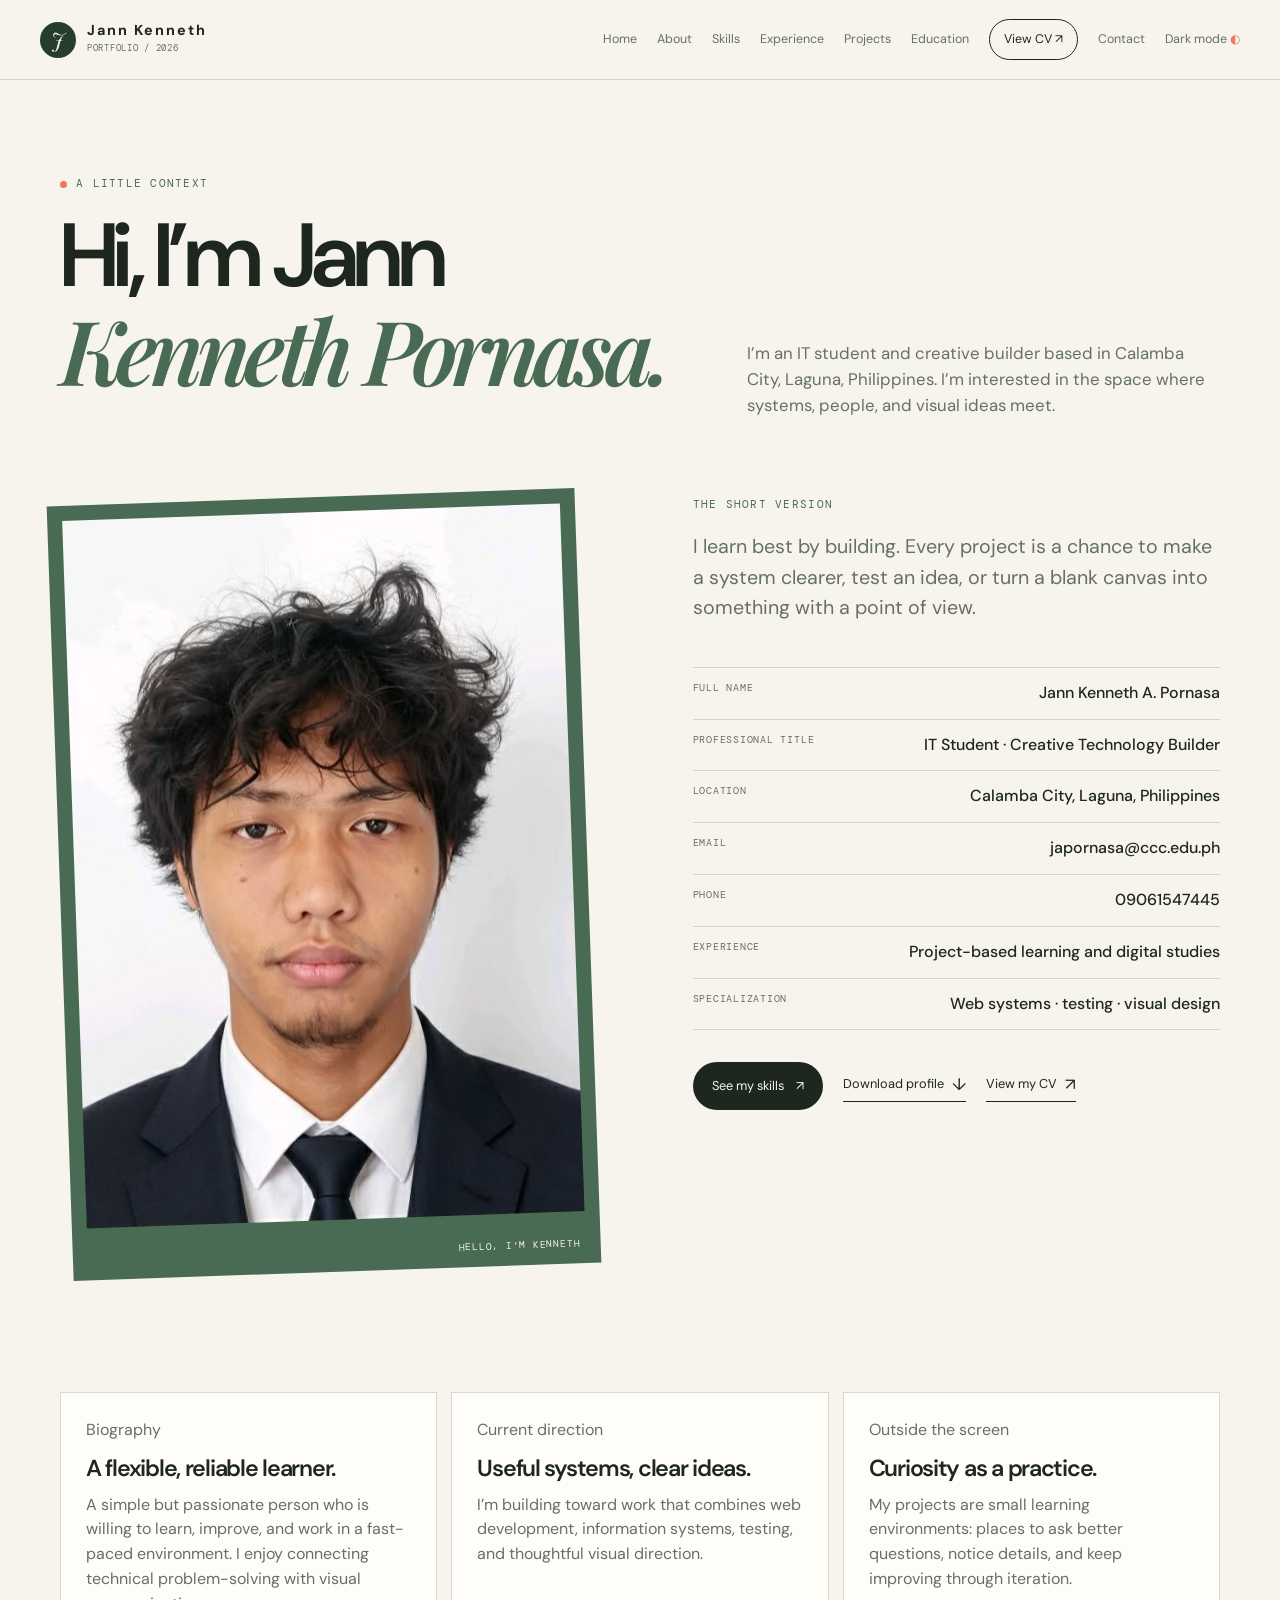
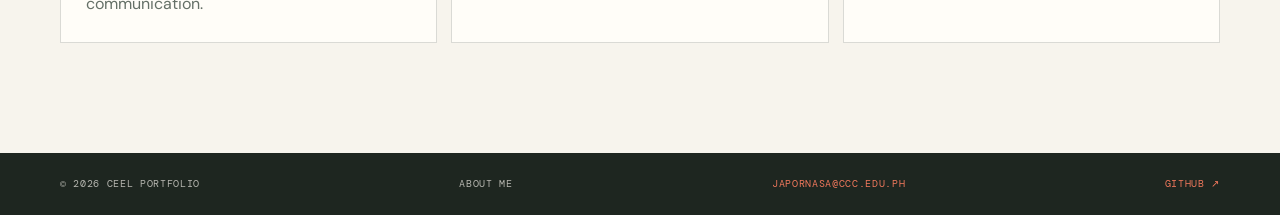
==== about.html @ 153011fd "Add files via upload" ====
<!doctype html>
<html lang="en"><head><meta charset="UTF-8"><meta name="viewport" content="width=device-width, initial-scale=1"><meta name="description" content="About Jann Kenneth A. Pornasa, IT student and creative technology builder."><meta property="og:title" content="About Jann Kenneth A. Pornasa | CEEL Portfolio"><link rel="canonical" href="/about.html"><link rel="icon" href="favicon.svg" type="image/svg+xml"><link rel="manifest" href="site.webmanifest"><link rel="stylesheet" href="styles.css"><title>About | CEEL Portfolio</title></head>
<body data-page="about"><a class="skip-link" href="#main">Skip to content</a><header class="site-header"><a class="brand" href="index.html" aria-label="CEEL Portfolio home"><span class="brand-mark">J</span><span><strong>Jann Kenneth</strong><small>portfolio / <span data-year>2026</span></small></span></a><button class="menu-toggle" type="button" aria-expanded="false" aria-controls="site-nav">Menu</button><nav class="site-nav" id="site-nav" aria-label="Primary navigation"><a data-page-link="home" href="index.html">Home</a><a data-page-link="about" href="about.html">About</a><a data-page-link="skills" href="skills.html">Skills</a><a data-page-link="experience" href="experience.html">Experience</a><a data-page-link="projects" href="projects.html">Projects</a><a data-page-link="education" href="education.html">Education</a><a data-page-link="cv" class="nav-pill" href="cv.html">View CV <span aria-hidden="true">↗</span></a><a data-page-link="contact" href="contact.html">Contact</a><button id="themeToggle" class="theme-toggle" type="button" aria-pressed="false">Dark mode <span aria-hidden="true">◐</span></button></nav></header>
<main id="main"><section class="page-hero container page-hero-split"><div><p class="eyebrow"><span class="eyebrow-dot"></span> A little context</p><h1>Hi, I’m Jann<br><em>Kenneth Pornasa.</em></h1></div><p>I’m an IT student and creative builder based in Calamba City, Laguna, Philippines. I’m interested in the space where systems, people, and visual ideas meet.</p></section><section class="about-grid container"><div class="about-image"><img src="images/profile/profile.jpg" alt="Portrait of Jann Kenneth A. Pornasa" width="720" height="708" loading="lazy"><span>hello, I’m kenneth</span></div><div class="about-copy"><p class="eyebrow">The short version</p><p class="large-copy">I learn best by building. Every project is a chance to make a system clearer, test an idea, or turn a blank canvas into something with a point of view.</p><div class="about-facts"><div><span>Full name</span><strong>Jann Kenneth A. Pornasa</strong></div><div><span>Professional title</span><strong>IT Student · Creative Technology Builder</strong></div><div><span>Location</span><strong>Calamba City, Laguna, Philippines</strong></div><div><span>Email</span><strong><a data-contact-email href="mailto:japornasa@ccc.edu.ph">japornasa@ccc.edu.ph</a></strong></div><div><span>Phone</span><strong><a data-contact-phone href="tel:09061547445">09061547445</a></strong></div><div><span>Experience</span><strong>Project-based learning and digital studies</strong></div><div><span>Specialization</span><strong>Web systems · testing · visual design</strong></div></div><div class="about-actions"><a class="button button-dark" href="skills.html">See my skills <span aria-hidden="true">↗</span></a><a class="text-link" href="images/profile/profile.jpg" download="Jann-Kenneth-Pornasa-profile.jpg">Download profile <span aria-hidden="true">↓</span></a><a class="text-link" href="cv.html">View my CV <span aria-hidden="true">↗</span></a></div></div></section><section class="info-grid container"><article class="info-card"><p class="card-kicker">Biography</p><h2>A flexible, reliable learner.</h2><p>A simple but passionate person who is willing to learn, improve, and work in a fast-paced environment. I enjoy connecting technical problem-solving with visual communication.</p></article><article class="info-card"><p class="card-kicker">Current direction</p><h2>Useful systems, clear ideas.</h2><p>I’m building toward work that combines web development, information systems, testing, and thoughtful visual direction.</p></article><article class="info-card"><p class="card-kicker">Outside the screen</p><h2>Curiosity as a practice.</h2><p>My projects are small learning environments: places to ask better questions, notice details, and keep improving through iteration.</p></article></section></main><footer class="site-footer"><div class="container footer-inner"><span>© <span data-year>2026</span> CEEL Portfolio</span><span>About me</span><a data-contact-email href="mailto:japornasa@ccc.edu.ph">japornasa@ccc.edu.ph</a><a class="footer-social" href="https://github.com/kirarara100" target="_blank" rel="noopener noreferrer">GitHub ↗</a></div></footer><script src="script.js" defer></script></body></html>
---- styles.css ----
@import url('https://fonts.googleapis.com/css2?family=DM+Mono:wght@400;500&family=DM+Sans:wght@400;500;600;700&family=Playfair+Display:ital,wght@0,600;0,700;1,600;1,700&display=swap');
:root { --ink:#1e2620; --muted:#657067; --paper:#f7f4ed; --paper-deep:#e8e2d6; --green:#496b53; --green-dark:#243d2c; --coral:#f0785c; --line:rgba(30,38,32,.16); --white:#fffdf8; --serif:'Playfair Display',Georgia,serif; --sans:'DM Sans',Arial,sans-serif; --mono:'DM Mono',monospace; --shadow:12px 12px 0 var(--paper-deep); }
:root[data-theme='dark'] { --ink:#f4f0e8; --muted:#b3b9ad; --paper:#18211b; --paper-deep:#243129; --green:#8ab18e; --green-dark:#0d1710; --coral:#ff9278; --line:rgba(244,240,232,.18); --white:#202b23; --shadow:12px 12px 0 #0e1711; }
* { box-sizing:border-box; }
html { scroll-behavior:smooth; }
body { min-width:320px; margin:0; background:var(--paper); color:var(--ink); font-family:var(--sans); line-height:1.55; }
body.modal-open { overflow:hidden; }
a { color:inherit; text-decoration:none; }
button,input,select,textarea { font:inherit; }
button { color:inherit; }
img { display:block; max-width:100%; }
.container { width:min(1160px,calc(100% - 80px)); margin:0 auto; }
.skip-link { position:absolute; top:-50px; left:20px; z-index:100; padding:10px 14px; background:var(--coral); color:var(--ink); }
.skip-link:focus { top:12px; }
.site-header { position:sticky; top:0; z-index:20; display:flex; align-items:center; justify-content:space-between; gap:24px; min-height:80px; padding:0 40px; background:color-mix(in srgb,var(--paper) 92%,transparent); border-bottom:1px solid var(--line); backdrop-filter:blur(16px); }
.brand { display:flex; align-items:center; gap:11px; letter-spacing:.03em; }
.brand-mark { display:grid; place-items:center; width:36px; height:36px; border-radius:50%; background:var(--green-dark); color:var(--paper); font-family:var(--serif); font-size:1.3rem; font-style:italic; }
.brand strong { display:block; font-size:.9rem; letter-spacing:.14em; line-height:1; }
.brand small { display:block; margin-top:5px; color:var(--muted); font-family:var(--mono); font-size:.56rem; letter-spacing:.08em; text-transform:uppercase; }
.site-nav { display:flex; align-items:center; gap:20px; font-size:.78rem; color:var(--muted); }
.site-nav a { position:relative; padding:9px 0; }
.site-nav a:not(.nav-pill):not(.theme-toggle)::after { position:absolute; right:0; bottom:1px; left:0; height:2px; background:var(--coral); content:''; transform:scaleX(0); transform-origin:right; transition:transform .2s ease; }
.site-nav a:hover::after,.site-nav a.active::after { transform:scaleX(1); transform-origin:left; }
.nav-pill { padding:10px 14px !important; border:1px solid var(--ink); border-radius:999px; color:var(--ink); }
.nav-pill:hover { background:var(--ink); color:var(--paper); }
.theme-toggle { padding:8px 0; border:0; background:none; cursor:pointer; color:var(--muted); }
.theme-toggle span { color:var(--coral); }
.menu-toggle { display:none; padding:8px 0; border:0; background:none; cursor:pointer; }
.eyebrow { display:flex; align-items:center; gap:9px; margin:0 0 18px; color:var(--green); font-family:var(--mono); font-size:.66rem; letter-spacing:.12em; text-transform:uppercase; }
.eyebrow-dot { width:7px; height:7px; border-radius:50%; background:var(--coral); }
h1,h2,h3,p { margin-top:0; }
h1,h2 { font-weight:600; letter-spacing:-.055em; line-height:1.03; }
h1 { max-width:800px; margin-bottom:25px; font-size:clamp(3.6rem,7vw,6.7rem); }
h2 { font-size:clamp(2.1rem,4vw,4rem); }
h1 em,h2 em { color:var(--green); font-family:var(--serif); font-weight:600; letter-spacing:-.07em; }
.hero { display:grid; grid-template-columns:1fr 440px; align-items:center; gap:90px; min-height:650px; padding-top:70px; padding-bottom:85px; }
.hero-lede { max-width:520px; margin-bottom:30px; color:var(--muted); font-size:1.08rem; }
.hero-actions,.project-actions,.about-actions,.contact-buttons,.form-actions { display:flex; align-items:center; flex-wrap:wrap; gap:14px 20px; }
.button { display:inline-flex; align-items:center; justify-content:center; gap:12px; width:max-content; padding:13px 18px; border:1px solid transparent; border-radius:999px; font-size:.8rem; cursor:pointer; transition:transform .2s ease,background .2s ease,color .2s ease,border-color .2s ease; }
.button:hover { transform:translateY(-2px); }
.button-dark { background:var(--ink); color:var(--paper); }
.button-dark:hover { background:var(--green-dark); }
.button-coral { background:var(--coral); color:var(--ink); }
.button-outline { border-color:var(--line); background:transparent; }
.button-outline:hover { border-color:var(--ink); background:var(--ink); color:var(--paper); }
.text-link { display:inline-flex; align-items:center; gap:8px; width:max-content; border-bottom:1px solid var(--ink); padding-bottom:4px; font-size:.8rem; }
.text-link span { font-size:1.05rem; transition:transform .2s ease; }
.text-link:hover span { transform:translateX(4px); }
.hero-note { display:flex; gap:12px; align-items:baseline; margin-top:68px; color:var(--muted); font-size:.78rem; }
.hero-note span { font-family:var(--mono); font-size:.62rem; letter-spacing:.1em; text-transform:uppercase; }
.hero-note strong { max-width:300px; color:var(--ink); font-weight:500; }
.hero-portrait-wrap { position:relative; }
.portrait-frame { position:relative; margin:0 25px 25px 0; padding:14px; background:var(--green); transform:rotate(3deg); }
.portrait-frame::after { position:absolute; inset:0; z-index:-1; border:1px solid var(--ink); content:''; transform:translate(14px,14px); }
.portrait-frame img { width:100%; aspect-ratio:1.07 / 1; object-fit:cover; filter:saturate(.86); }
.portrait-tag { position:absolute; padding:8px 10px; background:var(--coral); color:var(--ink); font-family:var(--mono); font-size:.6rem; letter-spacing:.08em; text-transform:uppercase; }
.tag-top { top:20px; right:-15px; transform:rotate(8deg); }.tag-bottom { bottom:3px; left:-18px; transform:rotate(-7deg); }
.marquee-strip { overflow:hidden; border-top:1px solid var(--line); border-bottom:1px solid var(--line); background:var(--paper-deep); }
.marquee-track { display:flex; align-items:center; justify-content:space-around; min-width:900px; gap:36px; padding:17px 24px; color:var(--green); font-family:var(--serif); font-size:1rem; font-style:italic; white-space:nowrap; }
.marquee-track i { color:var(--coral); font-family:var(--sans); font-size:.8rem; font-style:normal; }
.section-space { padding-top:105px; padding-bottom:105px; }
.section-heading { display:flex; align-items:end; justify-content:space-between; gap:30px; margin-bottom:42px; }
.section-heading h2 { margin:0; }.section-heading .text-link { margin-bottom:6px; }
.carousel-shell { position:relative; }.carousel-viewport { position:relative; height:410px; overflow:hidden; }.carousel-track { position:relative; height:100%; }
.carousel-slide { position:absolute; top:0; left:24%; width:52%; height:100%; opacity:0; pointer-events:none; transform:scale(.84); transition:transform .55s cubic-bezier(.2,.75,.3,1),opacity .45s ease; }
.carousel-slide.is-active { z-index:3; opacity:1; pointer-events:auto; transform:scale(1); }.carousel-slide.is-prev { z-index:2; opacity:.5; pointer-events:auto; transform:translateX(-89%) scale(.84); }.carousel-slide.is-next { z-index:2; opacity:.5; pointer-events:auto; transform:translateX(89%) scale(.84); }
.slide-view { display:flex; flex-direction:column; height:100%; }.slide-image { position:relative; flex:1; min-height:0; overflow:hidden; background:var(--paper-deep); }.slide-image img { position:absolute; inset:0; width:100%; height:100%; object-fit:cover; }.slide-info { position:relative; min-height:98px; padding:17px 18px; border:1px solid var(--line); border-top:0; background:var(--white); }.slide-info h3 { margin:0; font-size:1.03rem; }.slide-arrow { position:absolute; top:18px; right:18px; color:var(--coral); font-size:1.2rem; }
.carousel-control { position:absolute; top:40%; z-index:5; display:grid; place-items:center; width:42px; height:42px; border:1px solid var(--ink); border-radius:50%; background:var(--paper); cursor:pointer; transition:background .2s ease,color .2s ease; }.carousel-control:hover { background:var(--ink); color:var(--paper); }.carousel-prev { left:2px; }.carousel-next { right:2px; }
.carousel-meta { display:flex; align-items:center; justify-content:space-between; gap:20px; margin-top:20px; }.carousel-meta p { margin:0; color:var(--muted); font-family:var(--mono); font-size:.64rem; letter-spacing:.08em; text-transform:uppercase; }.carousel-count { min-width:70px; text-align:right; }.carousel-dots { display:flex; gap:7px; }.carousel-dots button { width:7px; height:7px; padding:0; border:0; border-radius:50%; background:#bfc4b8; cursor:pointer; }.carousel-dots button.is-active { background:var(--coral); transform:scale(1.35); }
.teaser-card { display:grid; grid-template-columns:1fr 1fr; gap:70px; padding:62px 70px; background:var(--green); color:var(--paper); }.teaser-card h2 { margin:0; }.teaser-card h2 em { color:var(--coral); }.teaser-card .eyebrow { color:var(--coral); }.teaser-card p:not(.eyebrow) { max-width:400px; margin:8px 0 0; color:rgba(247,244,237,.78); }
.home-slice { display:grid; grid-template-columns:.8fr 1.2fr; gap:90px; padding:0 0 110px; }.home-slice-copy p:not(.eyebrow) { max-width:520px; color:var(--muted); font-size:1.08rem; }.home-facts { display:grid; grid-template-columns:repeat(2,1fr); gap:14px; }.fact-card { padding:22px; border:1px solid var(--line); background:var(--white); }.fact-card strong { display:block; margin-top:8px; font-size:1.35rem; }.fact-card span { color:var(--green); font-family:var(--mono); font-size:.62rem; letter-spacing:.1em; text-transform:uppercase; }
.site-footer { background:var(--ink); color:var(--paper); }.footer-inner { display:flex; justify-content:space-between; gap:18px; padding:24px 0; color:color-mix(in srgb,var(--paper) 70%,transparent); font-family:var(--mono); font-size:.6rem; letter-spacing:.07em; text-transform:uppercase; }.footer-inner a { color:var(--coral); }
.page-hero { padding-top:96px; padding-bottom:70px; }.page-hero h1 { max-width:760px; }.page-hero > p:last-child { max-width:560px; margin-top:26px; color:var(--muted); font-size:1.05rem; }.page-hero-split { display:grid; grid-template-columns:1fr .78fr; align-items:end; gap:80px; }.page-hero-split > p:last-child { margin:0 0 9px; }
.about-grid { display:grid; grid-template-columns:1fr 1fr; gap:105px; align-items:start; padding-bottom:120px; }.about-image { position:relative; padding:15px 15px 52px; background:var(--green); transform:rotate(-2deg); }.about-image img { width:100%; aspect-ratio:1 / 1; object-fit:cover; }.about-image span { position:absolute; right:20px; bottom:12px; color:var(--paper); font-family:var(--mono); font-size:.6rem; letter-spacing:.08em; text-transform:uppercase; }.large-copy { max-width:530px; margin:10px 0 44px; color:var(--muted); font-size:1.23rem; line-height:1.55; }.about-facts { margin-bottom:32px; border-top:1px solid var(--line); }.about-facts div { display:flex; justify-content:space-between; gap:20px; padding:13px 0; border-bottom:1px solid var(--line); }.about-facts span { color:var(--muted); font-family:var(--mono); font-size:.6rem; letter-spacing:.08em; text-transform:uppercase; }.about-facts strong { max-width:60%; font-weight:500; text-align:right; }
.info-grid { display:grid; grid-template-columns:repeat(3,1fr); gap:14px; padding-bottom:110px; }.info-card { padding:25px; border:1px solid var(--line); background:var(--white); }.info-card h2 { margin:0 0 12px; font-size:1.45rem; }.info-card p { margin:0; color:var(--muted); }.info-card .card-kicker { margin-bottom:14px; }
.skills-group { padding-bottom:100px; }.skills-group h2 { margin-bottom:30px; font-size:clamp(2rem,4vw,3.3rem); }.skills-grid { display:grid; grid-template-columns:repeat(3,1fr); gap:14px; }.skill-card { min-height:245px; padding:22px; border:1px solid var(--line); background:var(--white); }.skill-card-top { display:flex; justify-content:space-between; margin-bottom:28px; }.skill-number { color:var(--coral); font-family:var(--mono); font-size:.7rem; }.skill-symbol { color:var(--coral); font-size:1.3rem; }.skill-card h3 { margin-bottom:10px; font-size:1.35rem; letter-spacing:-.03em; }.skill-card p { min-height:75px; margin-bottom:18px; color:var(--muted); font-size:.9rem; }.tag-list { display:flex; flex-wrap:wrap; gap:7px; }.tag-list span,.status-chip { padding:5px 8px; border:1px solid var(--line); border-radius:999px; color:var(--muted); font-family:var(--mono); font-size:.57rem; letter-spacing:.03em; text-transform:uppercase; }.status-chip { display:inline-flex; border-color:color-mix(in srgb,var(--coral) 60%,var(--line)); color:var(--green); }
.quote-band { padding:90px 0; background:var(--paper-deep); }.quote-mark { margin:0; color:var(--coral); font-family:var(--serif); font-size:6rem; line-height:.5; }.quote-band blockquote { max-width:840px; margin:30px 0 24px; font-family:var(--serif); font-size:clamp(2rem,4vw,4rem); font-style:italic; line-height:1.08; letter-spacing:-.045em; }.quote-credit { color:var(--muted); font-family:var(--mono); font-size:.64rem; letter-spacing:.1em; text-transform:uppercase; }
.timeline { position:relative; padding-bottom:120px; }.timeline::before { position:absolute; top:0; bottom:0; left:14px; width:1px; background:var(--line); content:''; }.timeline-item { position:relative; display:grid; grid-template-columns:180px 1fr; gap:50px; padding:0 0 50px 48px; }.timeline-item::before { position:absolute; top:7px; left:9px; width:11px; height:11px; border:3px solid var(--paper); border-radius:50%; background:var(--coral); box-shadow:0 0 0 1px var(--coral); content:''; }.timeline-date { color:var(--green); font-family:var(--mono); font-size:.67rem; letter-spacing:.08em; text-transform:uppercase; }.timeline-item h2 { margin-bottom:9px; font-size:2rem; }.timeline-item p { max-width:650px; margin:0; color:var(--muted); }
.project-filters { display:grid; grid-template-columns:2fr repeat(3,1fr) auto; gap:12px; align-items:end; margin-bottom:20px; padding:18px; border:1px solid var(--line); background:var(--white); }.field { display:grid; gap:7px; min-width:0; }.field label { color:var(--green); font-family:var(--mono); font-size:.6rem; letter-spacing:.1em; text-transform:uppercase; }.field input,.field select,.field textarea { width:100%; padding:12px 13px; border:1px solid var(--line); border-radius:0; background:var(--paper); color:var(--ink); }.field input:focus,.field select:focus,.field textarea:focus { outline:2px solid var(--coral); outline-offset:1px; border-color:transparent; }.filter-note { display:flex; justify-content:space-between; align-items:center; gap:16px; margin-bottom:35px; color:var(--muted); font-family:var(--mono); font-size:.65rem; text-transform:uppercase; }.filter-note p { margin:0; }.project-grid { display:grid; grid-template-columns:repeat(2,1fr); gap:55px 28px; padding-bottom:120px; }.project-card-featured { grid-column:span 2; }.project-image { position:relative; height:330px; overflow:hidden; background:var(--paper-deep); }.project-card:not(.project-card-featured) .project-image { height:270px; }.project-image img { width:100%; height:100%; object-fit:cover; transition:transform .5s ease; }.project-card:hover .project-image img { transform:scale(1.04); }.project-index { position:absolute; top:14px; left:14px; padding:7px 9px; background:var(--coral); font-family:var(--mono); font-size:.65rem; }.project-card-copy { padding:18px 0; }.project-card-meta { display:flex; align-items:center; justify-content:space-between; gap:12px; }.project-card-copy h2 { margin:5px 0 10px; font-size:2rem; }.project-card-copy > p { max-width:560px; margin-bottom:17px; color:var(--muted); }.project-actions { margin-top:20px; }.empty-state { padding:35px; border:1px dashed var(--line); color:var(--muted); text-align:center; }.project-empty[hidden] { display:none; }
.certificate-grid { display:grid; grid-template-columns:repeat(3,1fr); gap:30px 22px; padding-bottom:120px; }.certificate-open { position:relative; display:block; width:100%; padding:0; overflow:hidden; border:1px solid var(--line); background:var(--paper-deep); cursor:pointer; }.certificate-open img { width:100%; aspect-ratio:1.42 / 1; object-fit:cover; transition:transform .4s ease; }.certificate-open:hover img { transform:scale(1.04); }.certificate-open span { position:absolute; right:12px; bottom:12px; padding:8px 11px; background:var(--coral); color:var(--ink); font-family:var(--mono); font-size:.6rem; text-transform:uppercase; }.certificate-copy { padding-top:14px; }.certificate-copy h2 { margin:0 0 13px; font-size:1.32rem; }.certificate-copy .text-link { font-size:.72rem; }.modal { position:fixed; inset:0; z-index:50; display:grid; place-items:center; padding:25px; background:rgba(30,38,32,.82); }.modal[hidden] { display:none; }.modal-card { position:relative; width:min(790px,100%); max-height:92vh; padding:18px; overflow:auto; background:var(--white); }.modal-card > img { width:100%; max-height:70vh; object-fit:contain; background:var(--paper-deep); }.modal-close { position:absolute; top:-15px; right:-15px; z-index:2; display:grid; place-items:center; width:38px; height:38px; border:0; border-radius:50%; background:var(--coral); cursor:pointer; font-size:1.5rem; }.modal-footer { display:flex; align-items:center; justify-content:space-between; gap:20px; padding-top:18px; }.modal-footer p { margin:0; font-family:var(--mono); font-size:.68rem; text-transform:uppercase; }
.cv-heading-row { display:flex; align-items:end; justify-content:space-between; gap:30px; }.cv-heading-row p { max-width:430px; color:var(--muted); font-size:1.05rem; }.cv-preview-section { display:grid; grid-template-columns:minmax(0,1fr) 260px; align-items:start; gap:55px; padding-bottom:120px; }.cv-preview-frame { position:relative; padding:16px; background:var(--green); box-shadow:var(--shadow); }.cv-preview-frame img { width:100%; background:var(--white); }.cv-preview-label { position:absolute; right:27px; bottom:28px; padding:8px 10px; background:var(--coral); color:var(--ink); font-family:var(--mono); font-size:.6rem; letter-spacing:.08em; text-transform:uppercase; }.cv-actions { padding-top:8px; }.cv-actions p:not(.card-kicker) { color:var(--muted); }.cv-actions .text-link { margin-top:12px; }
.contact-section { display:grid; grid-template-columns:minmax(0,.85fr) minmax(0,1.15fr); gap:70px; align-items:start; padding-bottom:120px; }.contact-info { display:grid; gap:15px; }.contact-card { padding:23px 25px; border:1px solid var(--line); background:var(--white); }.contact-card-main { background:var(--green-dark); border-color:var(--green-dark); color:var(--paper); }.contact-card .card-kicker { margin-bottom:10px; }.contact-card-main .card-kicker { color:var(--coral); }.contact-email { display:block; width:max-content; max-width:100%; margin-bottom:19px; overflow-wrap:anywhere; border-bottom:1px solid color-mix(in srgb,var(--paper) 35%,transparent); padding-bottom:6px; font-family:var(--serif); font-size:clamp(1.25rem,2.4vw,1.7rem); font-style:italic; }.contact-email:hover { color:var(--coral); border-color:var(--coral); }.contact-facts { display:grid; grid-template-columns:1fr 1fr; gap:15px; }.contact-links { display:flex; flex-wrap:wrap; gap:12px 24px; }.contact-form { display:grid; gap:18px; padding:34px; border:1px solid var(--line); background:var(--white); box-shadow:var(--shadow); }.contact-form h2 { margin:0; font-size:2.3rem; }.contact-form > p { margin:-6px 0 3px; color:var(--muted); }.field-row { display:grid; grid-template-columns:1fr 1fr; gap:17px; }.field textarea { min-height:160px; resize:vertical; }.field-note { position:absolute; left:-10000px; width:1px; height:1px; overflow:hidden; }.form-note,.form-status { color:var(--muted); font-size:.76rem; }.form-status { min-height:1.3em; color:var(--green); }
.back-link { display:inline-flex; margin-bottom:52px; color:var(--muted); font-family:var(--mono); font-size:.66rem; letter-spacing:.08em; text-transform:uppercase; }.detail-hero { padding-top:62px; padding-bottom:62px; }.detail-heading { display:grid; grid-template-columns:1fr 280px; gap:70px; align-items:end; }.detail-heading h1 { margin-bottom:22px; }.detail-lede { max-width:620px; margin:0; color:var(--muted); font-size:1.08rem; }.detail-meta { display:grid; justify-items:start; gap:14px; padding-bottom:8px; color:var(--muted); font-family:var(--mono); font-size:.66rem; text-transform:uppercase; }.detail-cover { padding-bottom:82px; }.detail-cover img { width:100%; max-height:600px; object-fit:cover; background:var(--paper-deep); }.detail-body { display:grid; grid-template-columns:1fr 300px; gap:95px; padding-bottom:110px; }.detail-block { padding-bottom:48px; border-bottom:1px solid var(--line); }.detail-copy { max-width:700px; font-size:1.35rem; line-height:1.5; }.detail-columns { display:grid; grid-template-columns:1fr 1fr; gap:45px; }.detail-columns p:not(.eyebrow) { color:var(--muted); }.feature-list { display:grid; grid-template-columns:1fr 1fr; gap:12px 25px; padding:0; margin:0; list-style:none; }.feature-list li { padding:13px 0 13px 25px; border-bottom:1px solid var(--line); }.feature-list li::before { margin-left:-25px; margin-right:12px; color:var(--coral); content:'✦'; }.detail-aside { display:grid; align-content:start; gap:15px; }.aside-card { padding:23px; border:1px solid var(--line); background:var(--white); }.aside-card dl { margin:0; }.aside-card dl div { display:flex; justify-content:space-between; gap:15px; padding:11px 0; border-bottom:1px solid var(--line); }.aside-card dt { color:var(--muted); font-family:var(--mono); font-size:.6rem; text-transform:uppercase; }.aside-card dd { max-width:58%; margin:0; text-align:right; font-size:.83rem; }.aside-note { margin:20px 0 0; color:var(--muted); font-size:.78rem; }.detail-links { display:grid; gap:13px; margin-top:22px; }.detail-gallery { padding-bottom:120px; }.gallery-grid { display:grid; grid-template-columns:repeat(2,1fr); gap:20px; }.gallery-grid figure { margin:0; background:var(--paper-deep); }.gallery-grid figure:first-child { grid-column:span 2; }.gallery-grid img { width:100%; max-height:500px; object-fit:cover; }.gallery-grid figcaption { padding:11px 14px; color:var(--muted); font-family:var(--mono); font-size:.6rem; letter-spacing:.06em; text-transform:uppercase; }
@media (max-width:1050px) { .site-nav { gap:14px; font-size:.72rem; }.site-header { padding:0 25px; }.container { width:min(100% - 50px,900px); }.hero { grid-template-columns:1fr 360px; gap:48px; }.skills-grid { grid-template-columns:repeat(2,1fr); }.project-filters { grid-template-columns:1.5fr repeat(3,1fr); }.project-filters .button { grid-column:span 4; justify-self:start; }.contact-section { grid-template-columns:1fr; }.contact-info { grid-template-columns:repeat(2,1fr); align-items:start; }.contact-form { grid-column:1 / -1; } }
@media (max-width:800px) { .site-header { min-height:72px; }.menu-toggle { display:block; }.site-nav { position:absolute; top:71px; right:0; left:0; display:none; flex-direction:column; align-items:stretch; gap:0; max-height:calc(100vh - 72px); overflow-y:auto; padding:12px 25px 22px; background:var(--paper); border-bottom:1px solid var(--line); }.site-nav.open { display:flex; }.site-nav a { padding:12px 0; }.nav-pill { text-align:center; }.theme-toggle { text-align:left; }.hero { grid-template-columns:1fr; min-height:0; padding-top:62px; }.hero-portrait-wrap { width:min(100%,500px); margin:0 auto; }.hero-note { margin-top:48px; }.page-hero-split,.detail-heading { grid-template-columns:1fr; gap:18px; }.detail-meta { justify-items:start; }.home-slice { grid-template-columns:1fr; gap:32px; }.about-grid { grid-template-columns:1fr; gap:70px; }.teaser-card { grid-template-columns:1fr; gap:18px; padding:44px 35px; }.carousel-viewport { height:390px; }.carousel-slide { left:17%; width:66%; }.info-grid { grid-template-columns:1fr; }.project-filters { grid-template-columns:1fr 1fr; }.project-filters .field:first-child { grid-column:span 2; }.project-filters .button { grid-column:span 2; }.project-grid { padding-bottom:90px; }.detail-body { grid-template-columns:1fr; gap:35px; }.detail-aside { grid-template-columns:1fr 1fr; }.cv-preview-section { grid-template-columns:1fr; gap:35px; }.cv-actions { max-width:520px; }.footer-inner { flex-wrap:wrap; }.timeline-item { grid-template-columns:130px 1fr; gap:25px; } }
@media (max-width:560px) { .container { width:calc(100% - 34px); }.site-header { padding:0 17px; }.site-nav { top:71px; padding-right:17px; padding-left:17px; }.brand strong { font-size:.8rem; }.hero { padding-top:52px; }.hero h1 { font-size:3.45rem; }.hero-actions { align-items:flex-start; flex-direction:column; }.portrait-tag { font-size:.52rem; }.section-space { padding-top:72px; padding-bottom:72px; }.section-heading { align-items:flex-start; flex-direction:column; gap:16px; }.carousel-viewport { height:335px; }.carousel-slide { left:6%; width:88%; }.carousel-slide.is-prev { transform:translateX(-102%) scale(.84); }.carousel-slide.is-next { transform:translateX(102%) scale(.84); }.slide-image { min-height:220px; }.carousel-control { width:36px; height:36px; }.carousel-prev { left:-4px; }.carousel-next { right:-4px; }.carousel-meta { flex-wrap:wrap; }.carousel-dots { order:3; width:100%; justify-content:center; }.home-facts,.skills-grid,.project-grid,.certificate-grid,.gallery-grid { grid-template-columns:1fr; }.project-card-featured,.gallery-grid figure:first-child { grid-column:auto; }.project-image,.project-card:not(.project-card-featured) .project-image { height:250px; }.project-card-meta { align-items:flex-start; flex-direction:column; gap:8px; }.project-filters { grid-template-columns:1fr; }.project-filters .field:first-child,.project-filters .button { grid-column:auto; }.filter-note { align-items:flex-start; flex-direction:column; }.contact-info { grid-template-columns:1fr; }.contact-form { padding:25px 20px; box-shadow:8px 8px 0 var(--paper-deep); }.field-row,.contact-facts,.detail-columns,.detail-aside { grid-template-columns:1fr; }.cv-heading-row { align-items:flex-start; flex-direction:column; gap:8px; }.cv-preview-frame { padding:9px; box-shadow:8px 8px 0 var(--paper-deep); }.cv-preview-label { right:15px; bottom:17px; font-size:.52rem; }.timeline-item { grid-template-columns:1fr; gap:9px; padding-left:38px; }.timeline::before { left:12px; }.timeline-item::before { left:7px; }.feature-list { grid-template-columns:1fr; }.gallery-grid img { max-height:none; }.footer-inner { align-items:flex-start; flex-direction:column; gap:10px; } }
@media (prefers-reduced-motion:reduce) { *,*::before,*::after { scroll-behavior:auto !important; transition:none !important; animation:none !important; } }
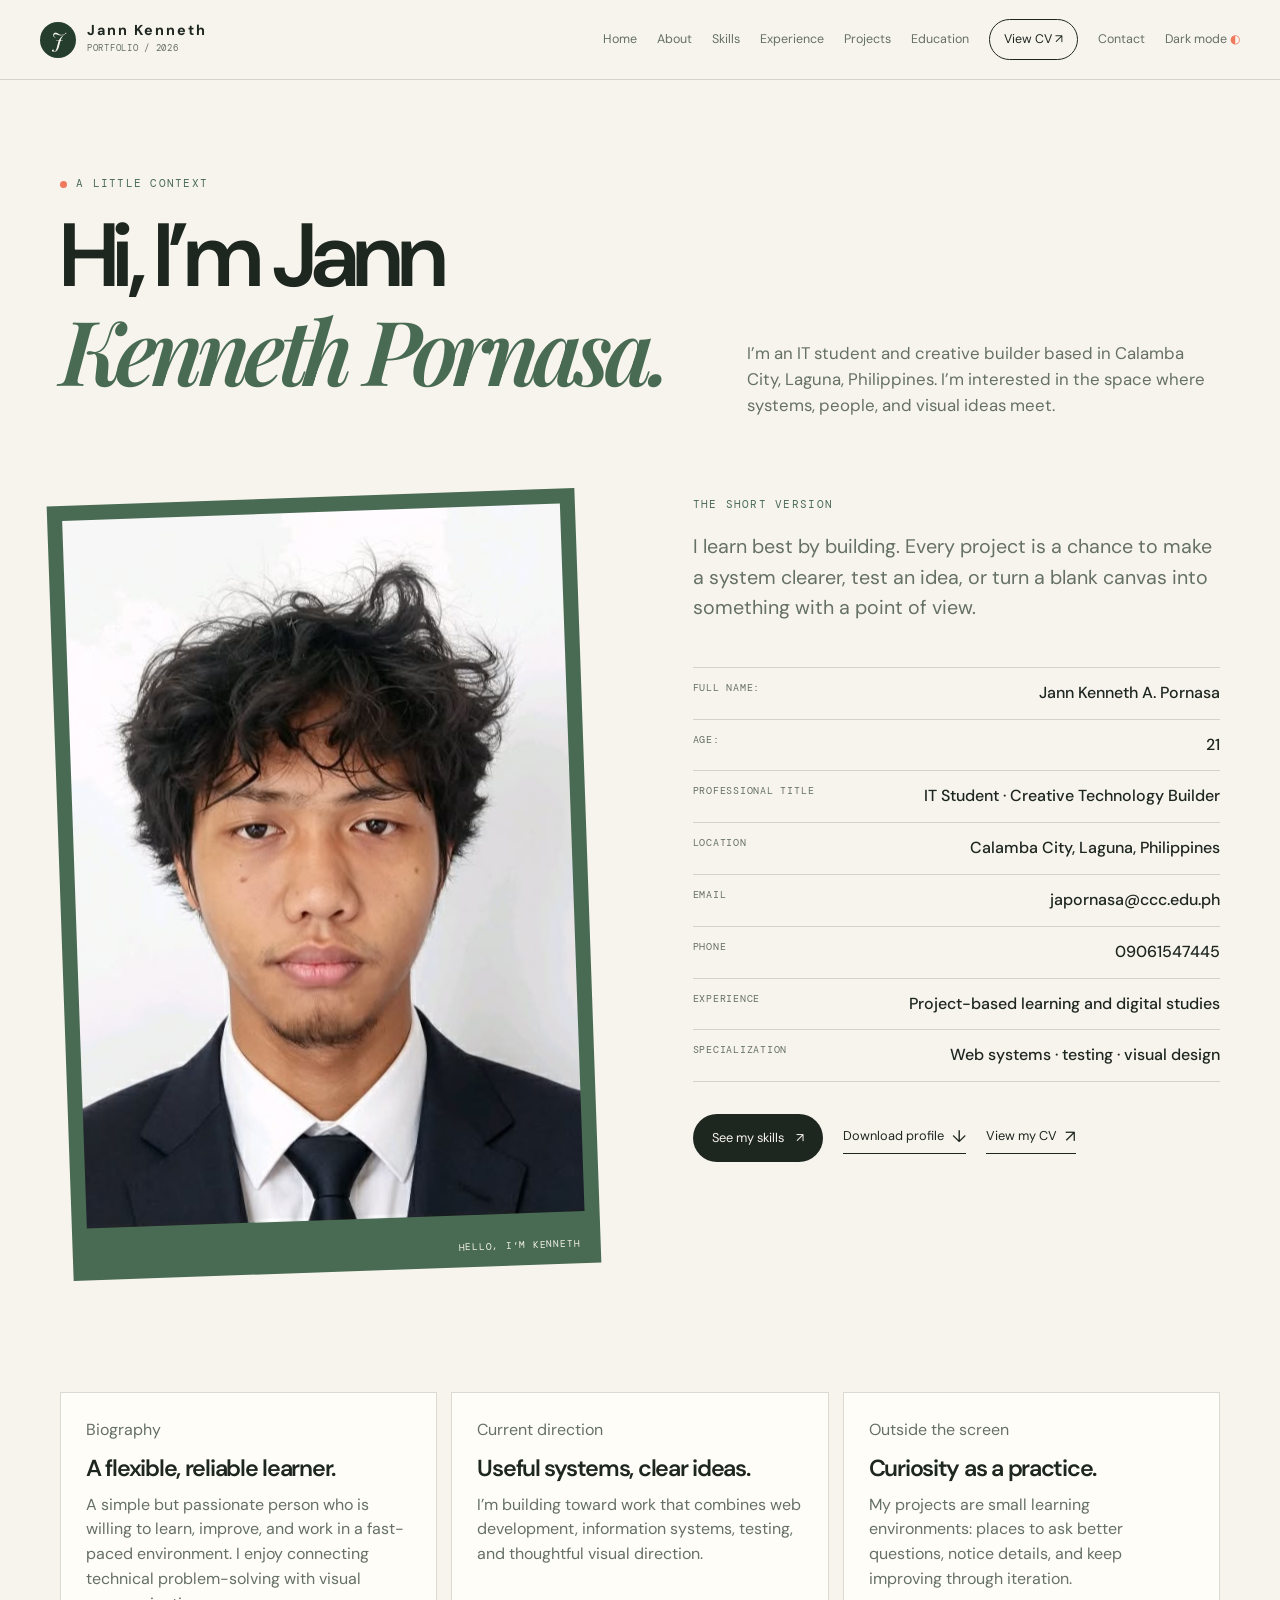
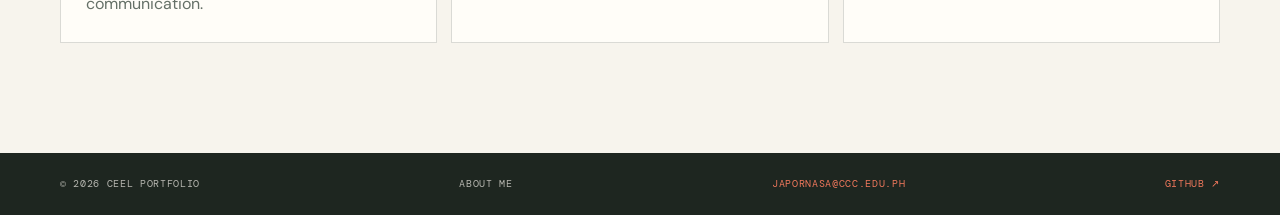
==== commit d2a53a38: "Revise personal details in about.html Updated personal information and added age to the about sectio" ====
--- a/about.html
+++ b/about.html
@@ -1,4 +1,6 @@
 <!doctype html>
 <html lang="en"><head><meta charset="UTF-8"><meta name="viewport" content="width=device-width, initial-scale=1"><meta name="description" content="About Jann Kenneth A. Pornasa, IT student and creative technology builder."><meta property="og:title" content="About Jann Kenneth A. Pornasa | CEEL Portfolio"><link rel="canonical" href="/about.html"><link rel="icon" href="favicon.svg" type="image/svg+xml"><link rel="manifest" href="site.webmanifest"><link rel="stylesheet" href="styles.css"><title>About | CEEL Portfolio</title></head>
 <body data-page="about"><a class="skip-link" href="#main">Skip to content</a><header class="site-header"><a class="brand" href="index.html" aria-label="CEEL Portfolio home"><span class="brand-mark">J</span><span><strong>Jann Kenneth</strong><small>portfolio / <span data-year>2026</span></small></span></a><button class="menu-toggle" type="button" aria-expanded="false" aria-controls="site-nav">Menu</button><nav class="site-nav" id="site-nav" aria-label="Primary navigation"><a data-page-link="home" href="index.html">Home</a><a data-page-link="about" href="about.html">About</a><a data-page-link="skills" href="skills.html">Skills</a><a data-page-link="experience" href="experience.html">Experience</a><a data-page-link="projects" href="projects.html">Projects</a><a data-page-link="education" href="education.html">Education</a><a data-page-link="cv" class="nav-pill" href="cv.html">View CV <span aria-hidden="true">↗</span></a><a data-page-link="contact" href="contact.html">Contact</a><button id="themeToggle" class="theme-toggle" type="button" aria-pressed="false">Dark mode <span aria-hidden="true">◐</span></button></nav></header>
-<main id="main"><section class="page-hero container page-hero-split"><div><p class="eyebrow"><span class="eyebrow-dot"></span> A little context</p><h1>Hi, I’m Jann<br><em>Kenneth Pornasa.</em></h1></div><p>I’m an IT student and creative builder based in Calamba City, Laguna, Philippines. I’m interested in the space where systems, people, and visual ideas meet.</p></section><section class="about-grid container"><div class="about-image"><img src="images/profile/profile.jpg" alt="Portrait of Jann Kenneth A. Pornasa" width="720" height="708" loading="lazy"><span>hello, I’m kenneth</span></div><div class="about-copy"><p class="eyebrow">The short version</p><p class="large-copy">I learn best by building. Every project is a chance to make a system clearer, test an idea, or turn a blank canvas into something with a point of view.</p><div class="about-facts"><div><span>Full name</span><strong>Jann Kenneth A. Pornasa</strong></div><div><span>Professional title</span><strong>IT Student · Creative Technology Builder</strong></div><div><span>Location</span><strong>Calamba City, Laguna, Philippines</strong></div><div><span>Email</span><strong><a data-contact-email href="mailto:japornasa@ccc.edu.ph">japornasa@ccc.edu.ph</a></strong></div><div><span>Phone</span><strong><a data-contact-phone href="tel:09061547445">09061547445</a></strong></div><div><span>Experience</span><strong>Project-based learning and digital studies</strong></div><div><span>Specialization</span><strong>Web systems · testing · visual design</strong></div></div><div class="about-actions"><a class="button button-dark" href="skills.html">See my skills <span aria-hidden="true">↗</span></a><a class="text-link" href="images/profile/profile.jpg" download="Jann-Kenneth-Pornasa-profile.jpg">Download profile <span aria-hidden="true">↓</span></a><a class="text-link" href="cv.html">View my CV <span aria-hidden="true">↗</span></a></div></div></section><section class="info-grid container"><article class="info-card"><p class="card-kicker">Biography</p><h2>A flexible, reliable learner.</h2><p>A simple but passionate person who is willing to learn, improve, and work in a fast-paced environment. I enjoy connecting technical problem-solving with visual communication.</p></article><article class="info-card"><p class="card-kicker">Current direction</p><h2>Useful systems, clear ideas.</h2><p>I’m building toward work that combines web development, information systems, testing, and thoughtful visual direction.</p></article><article class="info-card"><p class="card-kicker">Outside the screen</p><h2>Curiosity as a practice.</h2><p>My projects are small learning environments: places to ask better questions, notice details, and keep improving through iteration.</p></article></section></main><footer class="site-footer"><div class="container footer-inner"><span>© <span data-year>2026</span> CEEL Portfolio</span><span>About me</span><a data-contact-email href="mailto:japornasa@ccc.edu.ph">japornasa@ccc.edu.ph</a><a class="footer-social" href="https://github.com/kirarara100" target="_blank" rel="noopener noreferrer">GitHub ↗</a></div></footer><script src="script.js" defer></script></body></html>
+<main id="main"><section class="page-hero container page-hero-split"><div><p class="eyebrow"><span class="eyebrow-dot"></span> A little context</p><h1>Hi, I’m Jann<br><em>Kenneth Pornasa.</em></h1></div><p>I’m an IT student and creative builder based in Calamba City, Laguna, Philippines. I’m interested in the space where systems, people, and visual ideas meet.</p></section><section class="about-grid container"><div class="about-image"><img src="images/profile/profile.jpg" alt="Portrait of Jann Kenneth A. Pornasa" width="720" height="708" loading="lazy"><span>hello, I’m kenneth</span></div><div class="about-copy"><p class="eyebrow">The short version</p><p class="large-copy">I learn best by building. Every project is a chance to make a system clearer, test an idea, or turn a blank canvas into something with a point of view.</p><div class="about-facts"><div><span>Full name:</span><strong>Jann Kenneth A. Pornasa</strong></div>
+<div><span>Age:</span><strong>21</strong></div>
+<div><span>Professional title</span><strong>IT Student · Creative Technology Builder</strong></div><div><span>Location</span><strong>Calamba City, Laguna, Philippines</strong></div><div><span>Email</span><strong><a data-contact-email href="mailto:japornasa@ccc.edu.ph">japornasa@ccc.edu.ph</a></strong></div><div><span>Phone</span><strong><a data-contact-phone href="tel:09061547445">09061547445</a></strong></div><div><span>Experience</span><strong>Project-based learning and digital studies</strong></div><div><span>Specialization</span><strong>Web systems · testing · visual design</strong></div></div><div class="about-actions"><a class="button button-dark" href="skills.html">See my skills <span aria-hidden="true">↗</span></a><a class="text-link" href="images/profile/profile.jpg" download="Jann-Kenneth-Pornasa-profile.jpg">Download profile <span aria-hidden="true">↓</span></a><a class="text-link" href="cv.html">View my CV <span aria-hidden="true">↗</span></a></div></div></section><section class="info-grid container"><article class="info-card"><p class="card-kicker">Biography</p><h2>A flexible, reliable learner.</h2><p>A simple but passionate person who is willing to learn, improve, and work in a fast-paced environment. I enjoy connecting technical problem-solving with visual communication.</p></article><article class="info-card"><p class="card-kicker">Current direction</p><h2>Useful systems, clear ideas.</h2><p>I’m building toward work that combines web development, information systems, testing, and thoughtful visual direction.</p></article><article class="info-card"><p class="card-kicker">Outside the screen</p><h2>Curiosity as a practice.</h2><p>My projects are small learning environments: places to ask better questions, notice details, and keep improving through iteration.</p></article></section></main><footer class="site-footer"><div class="container footer-inner"><span>© <span data-year>2026</span> CEEL Portfolio</span><span>About me</span><a data-contact-email href="mailto:japornasa@ccc.edu.ph">japornasa@ccc.edu.ph</a><a class="footer-social" href="https://github.com/kirarara100" target="_blank" rel="noopener noreferrer">GitHub ↗</a></div></footer><script src="script.js" defer></script></body></html>
